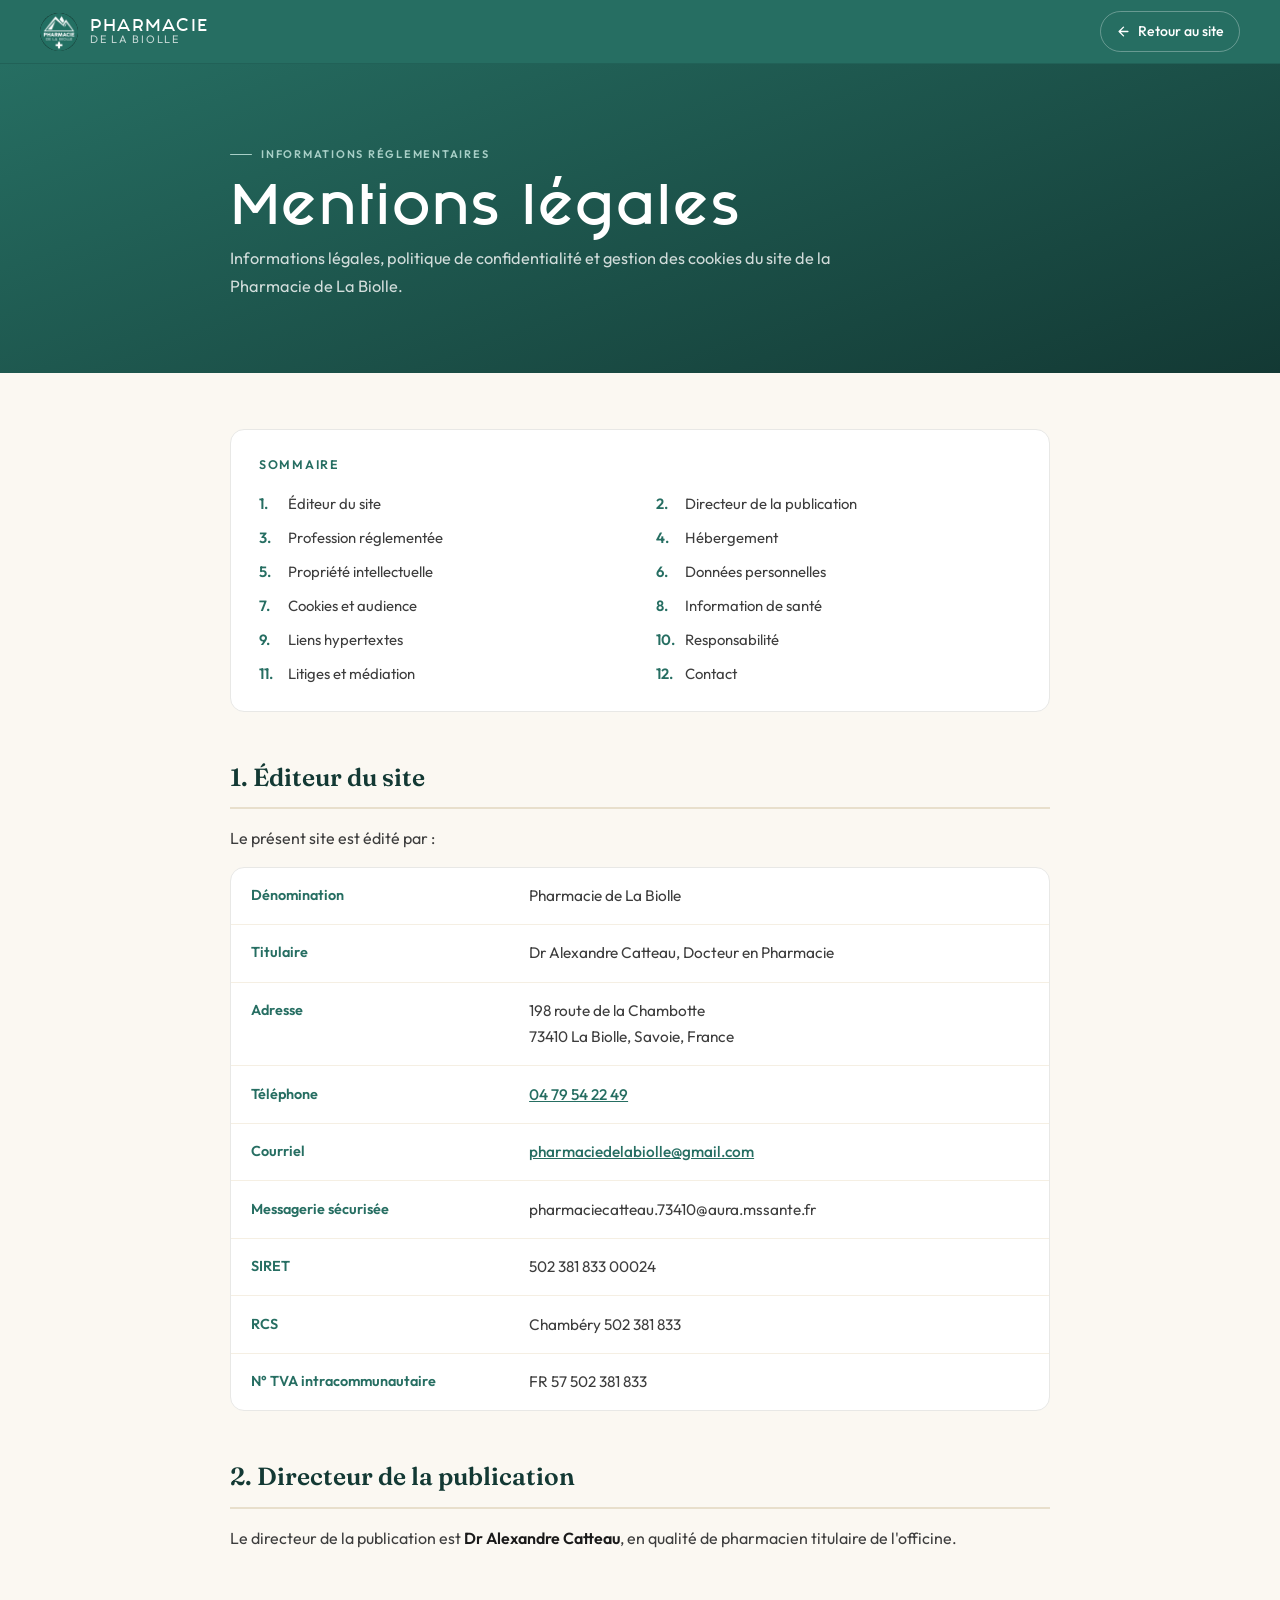
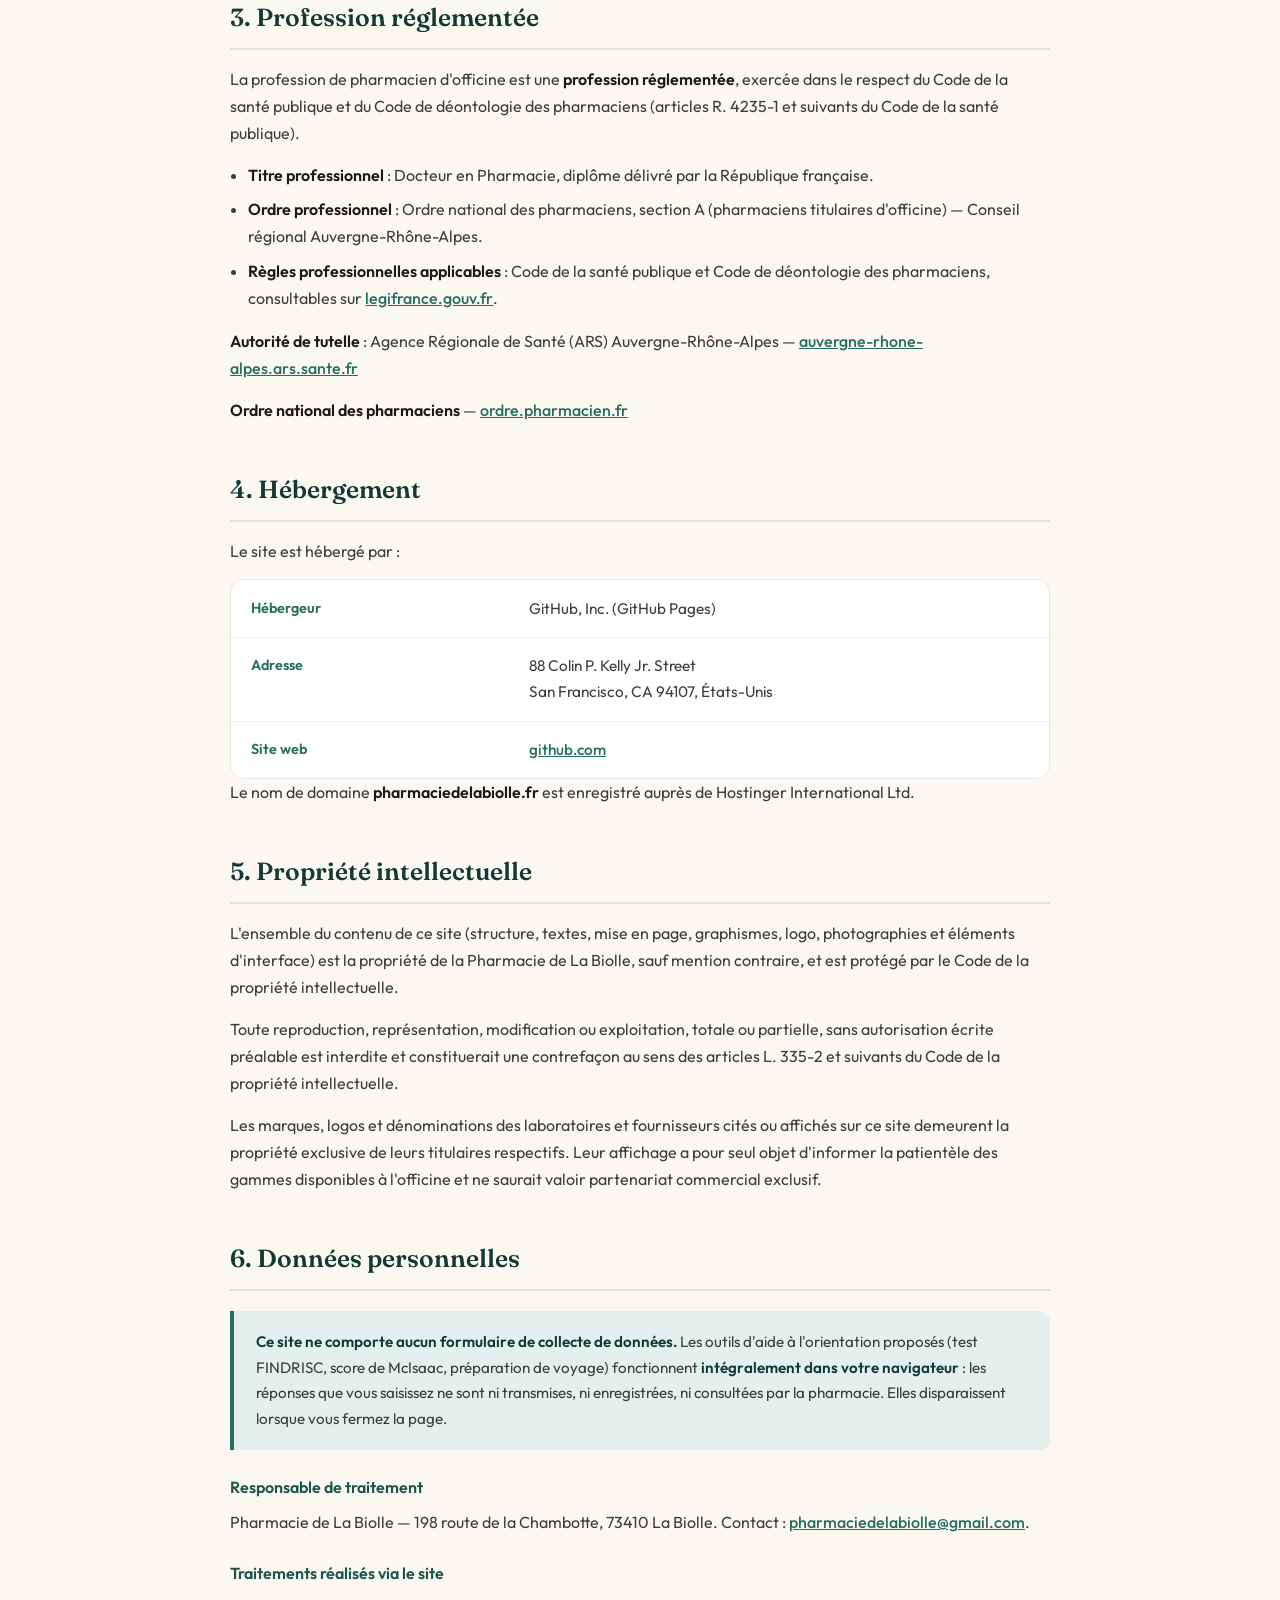
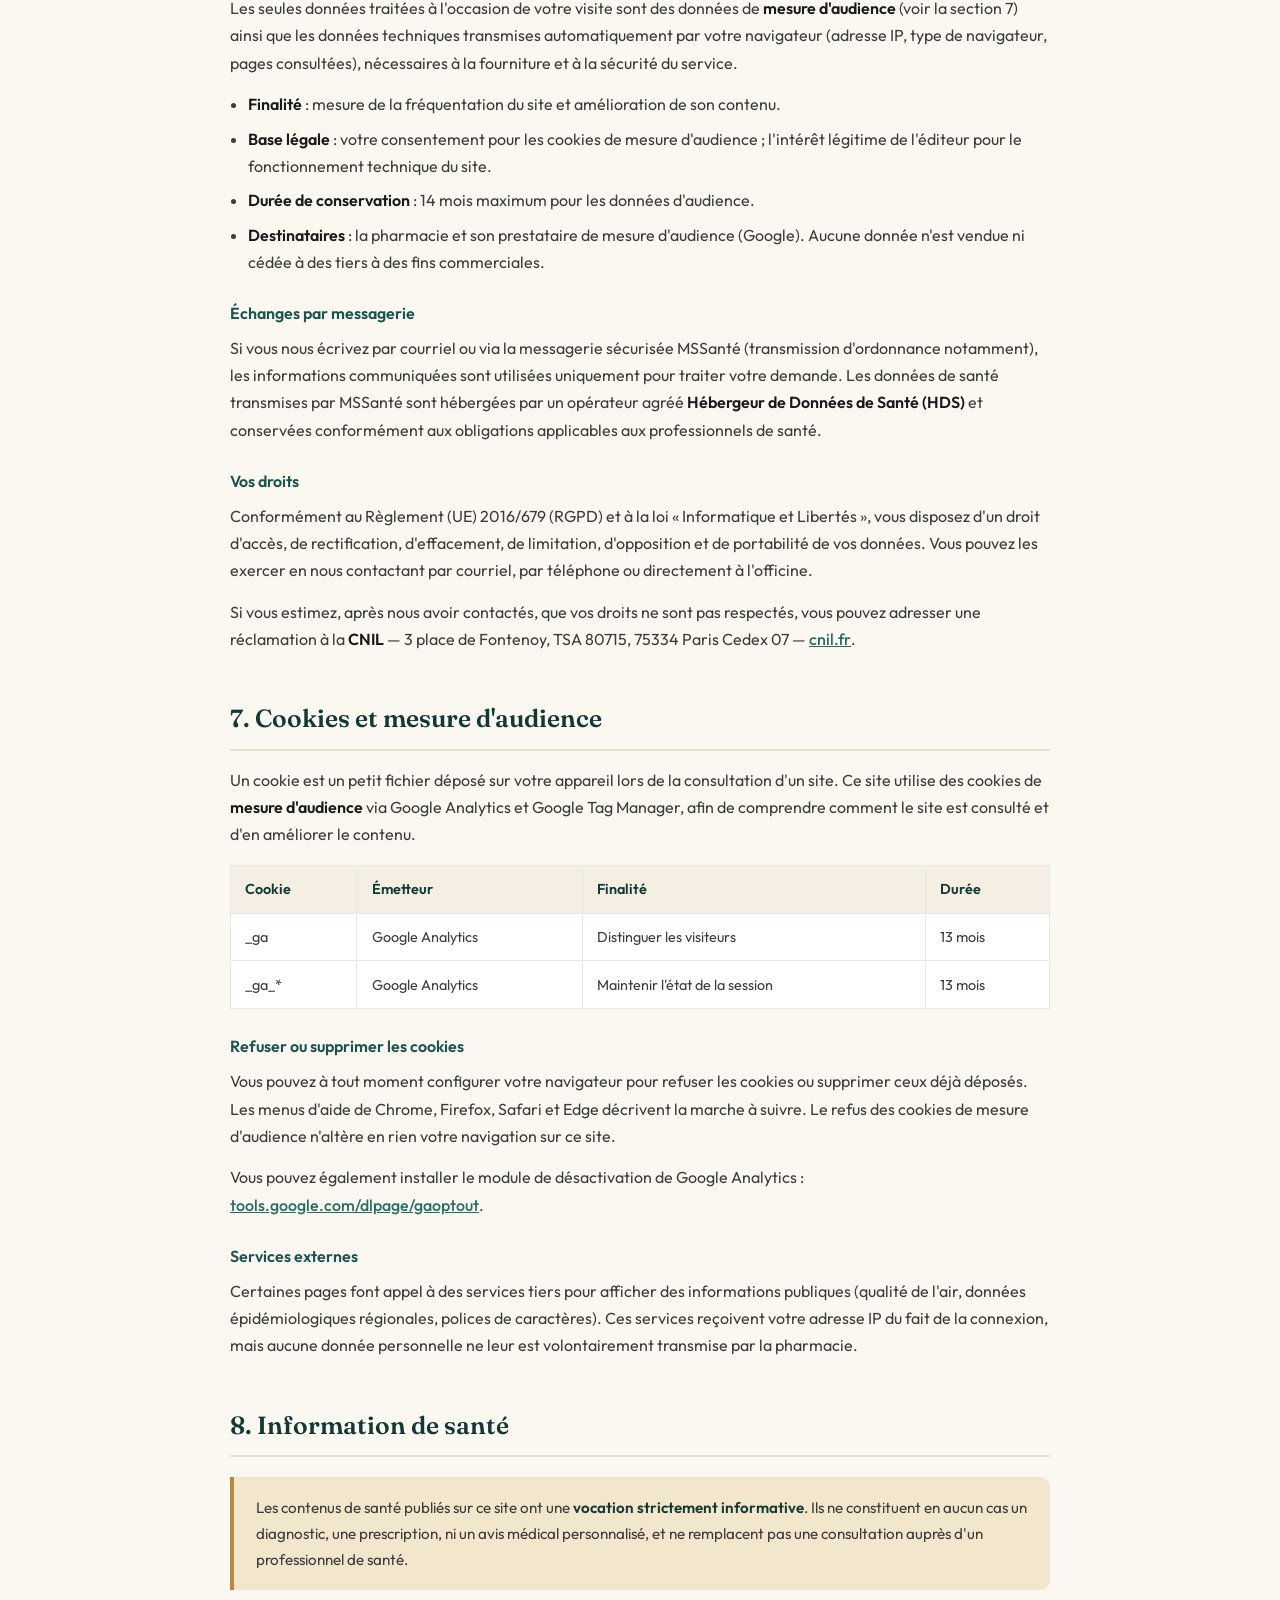
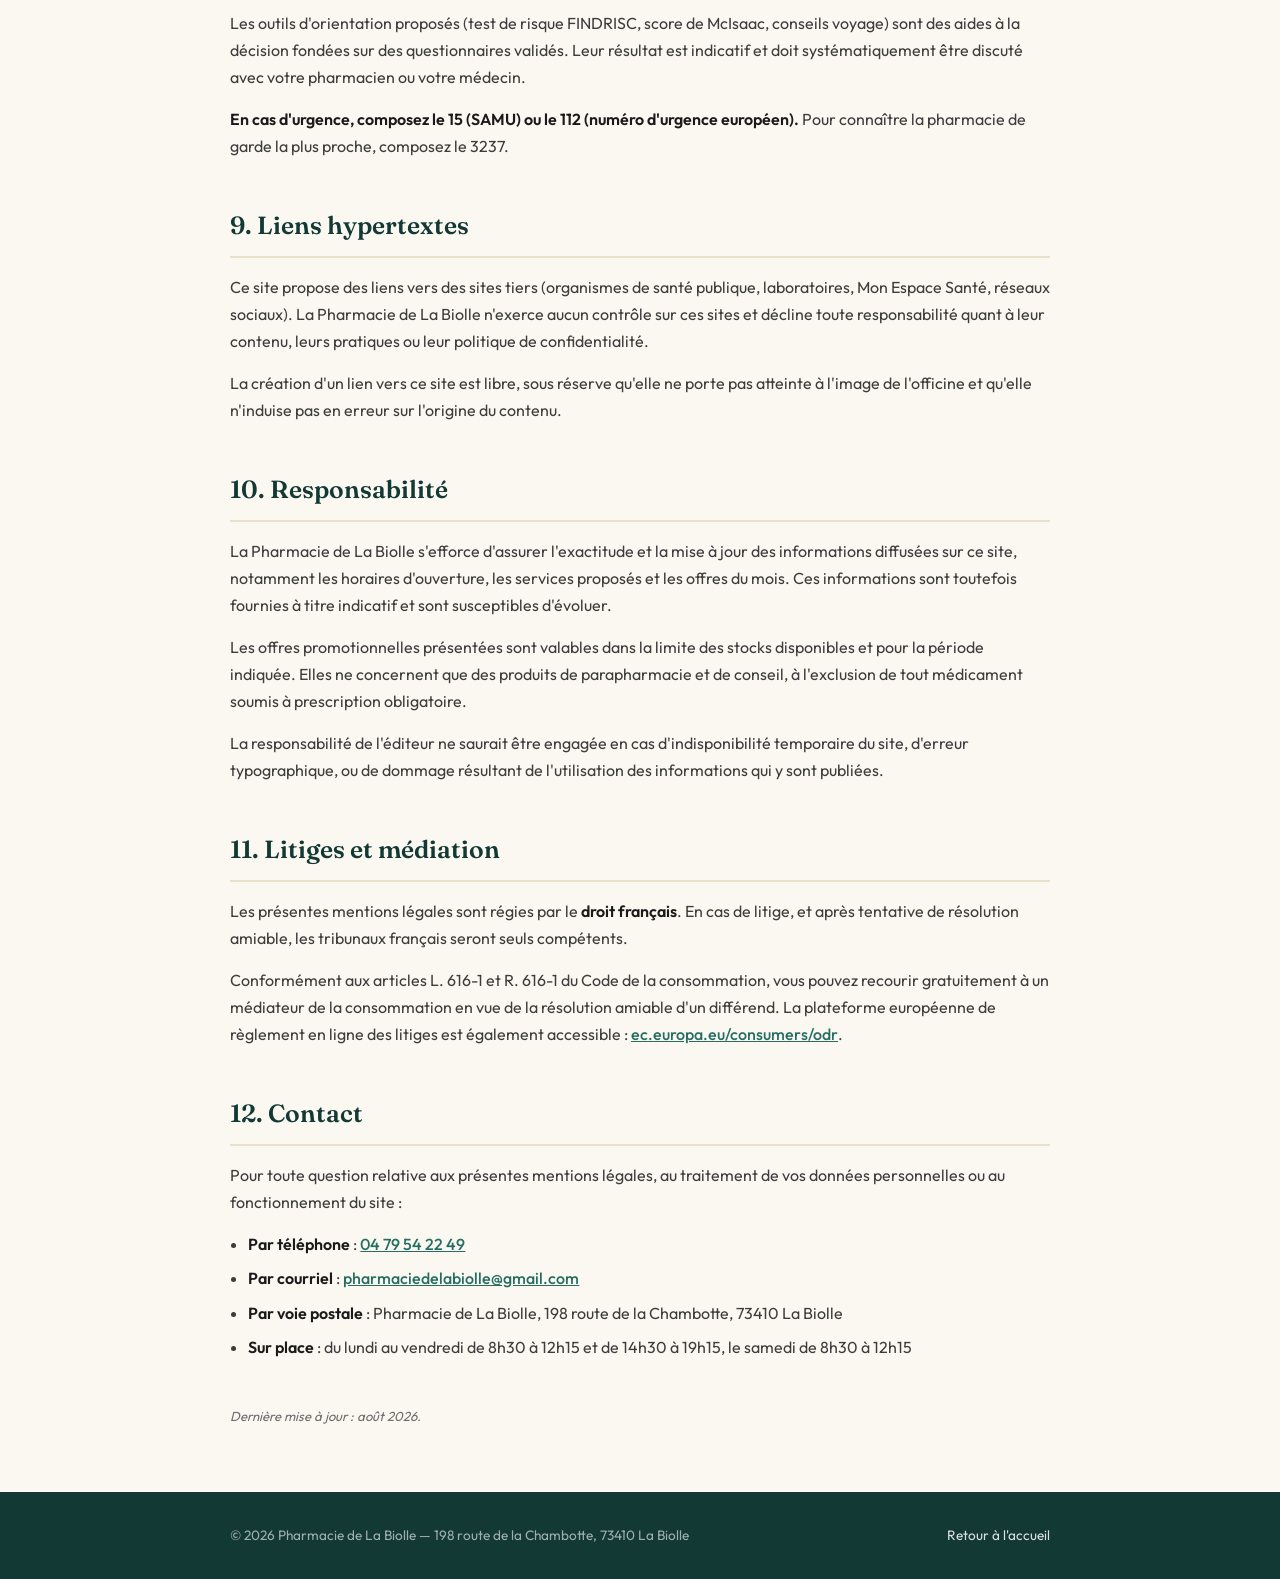
==== mentions-legales/index.html @ 653cca8f "feat: ajoute la page Mentions légales Le lien du footer pointait vers une page inexistante (404).  P" ====
<!DOCTYPE html>
<html lang="fr">
<head>
<meta charset="UTF-8" />
<meta name="viewport" content="width=device-width, initial-scale=1.0" />
<title>Mentions légales — Pharmacie de La Biolle</title>
<meta name="description" content="Mentions légales, politique de confidentialité et gestion des cookies du site de la Pharmacie de La Biolle (73410, Savoie)." />
<meta name="robots" content="index, follow" />
<link rel="canonical" href="https://pharmaciedelabiolle.fr/mentions-legales" />

<link rel="icon" type="image/png" sizes="32x32" href="/favicon-32.png" />
<link rel="icon" type="image/png" sizes="512x512" href="/favicon.png" />
<link rel="apple-touch-icon" href="/apple-touch-icon.png" />
<meta name="theme-color" content="#266E62" />

<link rel="preconnect" href="https://fonts.googleapis.com" />
<link rel="preconnect" href="https://fonts.gstatic.com" crossorigin />
<link href="https://fonts.googleapis.com/css2?family=Fraunces:ital,opsz,wght@0,9..144,400;1,9..144,600&family=Outfit:wght@300;400;500;600&display=swap" rel="stylesheet" />

<style>
@font-face {
  font-family: 'Fashion Fetish';
  src: url('/fonts/Fashion_Fetish_Bold.ttf') format('truetype');
  font-weight: 700; font-style: normal; font-display: swap;
}
*, *::before, *::after { box-sizing: border-box; margin: 0; padding: 0; }

:root {
  --teal-900: #133934;
  --teal-800: #1B544D;
  --teal-700: #266E62;
  --teal-300: #A8CFC7;
  --teal-100: #E4F0ED;
  --cream-50: #FBF8F2;
  --cream-100: #F5EFE3;
  --cream-200: #E8DFCC;
  --ink-900: #1A1A1A;
  --ink-700: #3D3D3D;
  --ink-500: #6E6E6E;
  --ink-100: #E8E8E6;
  --paper: #FFFFFF;
  --terracotta: #B85C3C;
  --gold-100: #F2E6CC;
  --gold-600: #B8893E;
  --font-display: 'Fashion Fetish', 'Outfit', sans-serif;
  --font-sans: 'Outfit', system-ui, sans-serif;
  --font-serif: 'Fraunces', Georgia, serif;
  --radius: 14px;
  --header-h: 64px;
}

html { scroll-behavior: smooth; }
body {
  font-family: var(--font-sans);
  color: var(--ink-900);
  background: var(--cream-50);
  line-height: 1.7;
  -webkit-font-smoothing: antialiased;
}

/* ── Lien d'évitement ── */
.skip-link {
  position: fixed; top: 8px; left: 8px; z-index: 3000;
  background: var(--teal-700); color: #fff; padding: 10px 18px;
  border-radius: 8px; font-weight: 600; font-size: .9rem; text-decoration: none;
  transform: translateY(-140%); transition: transform .2s ease;
}
.skip-link:focus { transform: translateY(0); outline: 3px solid #fff; outline-offset: 2px; }

a:focus-visible, button:focus-visible {
  outline: 3px solid var(--teal-300); outline-offset: 2px; border-radius: 4px;
}

/* ── Header ── */
header {
  position: sticky; top: 0; z-index: 100;
  height: var(--header-h); background: var(--teal-700);
  display: flex; align-items: center; justify-content: space-between;
  padding: 0 clamp(1.25rem, 4vw, 2.5rem);
  border-bottom: 1px solid rgba(19,57,52,.25);
}
.brand { display: flex; align-items: center; gap: 12px; text-decoration: none; }
.brand img { width: 38px; height: 38px; border-radius: 50%; display: block; }
.brand-text { display: flex; flex-direction: column; line-height: 1.1; }
.brand-top { font-family: var(--font-display); font-size: .95rem; letter-spacing: .08em; color: #fff; text-transform: uppercase; }
.brand-bottom { font-size: .68rem; letter-spacing: .16em; color: rgba(255,255,255,.72); text-transform: uppercase; }
.back-link {
  color: #fff; text-decoration: none; font-size: .88rem; font-weight: 500;
  display: inline-flex; align-items: center; gap: 7px;
  padding: 8px 15px; border: 1px solid rgba(255,255,255,.3); border-radius: 999px;
  transition: background .2s, border-color .2s;
}
.back-link:hover { background: rgba(255,255,255,.14); border-color: rgba(255,255,255,.5); }
.back-link svg { width: 15px; height: 15px; }

/* ── Hero ── */
.page-hero {
  background: linear-gradient(160deg, var(--teal-700) 0%, var(--teal-900) 100%);
  color: #fff; padding: clamp(2.75rem, 7vw, 4.5rem) clamp(1.25rem, 5vw, 3rem);
}
.wrap { max-width: 820px; margin: 0 auto; }
.eyebrow {
  display: inline-flex; align-items: center; gap: 9px;
  font-size: 11px; font-weight: 600; letter-spacing: .16em; text-transform: uppercase;
  color: var(--teal-300); margin-bottom: .9rem;
}
.eyebrow::before { content: ''; width: 22px; height: 1.5px; background: var(--teal-300); border-radius: 2px; }
.page-hero h1 {
  font-family: var(--font-display); font-weight: 700;
  font-size: clamp(2rem, 5.5vw, 3rem); line-height: 1.1; letter-spacing: .02em;
}
.page-hero p { margin-top: .9rem; color: rgba(255,255,255,.8); font-size: 1.02rem; max-width: 60ch; }

/* ── Contenu ── */
main { padding: clamp(2rem, 5vw, 3.5rem) clamp(1.25rem, 5vw, 3rem) 4rem; }

.toc {
  background: var(--paper); border: 1px solid var(--ink-100);
  border-radius: var(--radius); padding: 1.5rem 1.75rem; margin-bottom: 2.75rem;
}
.toc h2 {
  font-family: var(--font-sans); font-size: .78rem; font-weight: 600;
  letter-spacing: .14em; text-transform: uppercase; color: var(--teal-700); margin-bottom: 1rem;
}
.toc ol { list-style: none; counter-reset: toc; display: grid; gap: .55rem; }
@media (min-width: 620px) { .toc ol { grid-template-columns: 1fr 1fr; gap: .55rem 2rem; } }
.toc li { counter-increment: toc; }
.toc a {
  color: var(--ink-700); text-decoration: none; font-size: .93rem;
  display: flex; gap: .6rem; align-items: baseline; transition: color .18s;
}
.toc a::before {
  content: counter(toc) '.'; color: var(--teal-700); font-weight: 600;
  font-family: var(--font-sans); flex: none; min-width: 1.3em;
}
.toc a:hover { color: var(--teal-700); }

section.legal { margin-bottom: 2.75rem; scroll-margin-top: calc(var(--header-h) + 20px); }
section.legal h2 {
  font-family: var(--font-serif); font-weight: 600;
  font-size: clamp(1.25rem, 2.6vw, 1.55rem); color: var(--teal-900);
  margin-bottom: 1rem; padding-bottom: .6rem; border-bottom: 2px solid var(--cream-200);
}
section.legal h3 {
  font-size: 1rem; font-weight: 600; color: var(--teal-800); margin: 1.5rem 0 .5rem;
}
section.legal p { color: var(--ink-700); margin-bottom: .9rem; }
section.legal p:last-child { margin-bottom: 0; }
section.legal ul { margin: .3rem 0 1rem 0; padding-left: 1.15rem; color: var(--ink-700); }
section.legal li { margin-bottom: .45rem; }
section.legal a { color: var(--teal-700); font-weight: 500; }
strong { font-weight: 600; color: var(--ink-900); }

/* Fiche d'identité */
.identity {
  background: var(--paper); border: 1px solid var(--ink-100);
  border-radius: var(--radius); overflow: hidden;
}
.identity dl { display: grid; }
@media (min-width: 560px) { .identity dl { grid-template-columns: minmax(160px, 34%) 1fr; } }
.identity dt {
  font-size: .82rem; font-weight: 600; color: var(--teal-700);
  padding: .85rem 1.25rem .1rem; text-transform: uppercase; letter-spacing: .05em;
}
.identity dd {
  padding: 0 1.25rem .85rem; color: var(--ink-700); font-size: .96rem;
}
@media (min-width: 560px) {
  .identity dt { padding: .95rem 1.25rem; border-top: 1px solid var(--cream-100); text-transform: none; letter-spacing: 0; font-size: .9rem; }
  .identity dd { padding: .95rem 1.25rem; border-top: 1px solid var(--cream-100); }
  .identity dt:first-of-type, .identity dl > dt:first-child + dd { border-top: none; }
}
.identity a { color: var(--teal-700); }

/* Encadré information */
.callout {
  background: var(--teal-100); border-left: 4px solid var(--teal-700);
  border-radius: 0 10px 10px 0; padding: 1.1rem 1.35rem; margin: 1.25rem 0;
}
.callout p { color: var(--teal-900); margin: 0; font-size: .95rem; }
.callout strong { color: var(--teal-900); }

.callout-warn {
  background: var(--gold-100); border-left: 4px solid var(--gold-600);
}
.callout-warn p { color: #5c4318; }

/* Tableau cookies */
.table-scroll { overflow-x: auto; margin: 1rem 0; }
table { border-collapse: collapse; width: 100%; min-width: 480px; font-size: .9rem; background: var(--paper); }
th, td { text-align: left; padding: .7rem .9rem; border: 1px solid var(--ink-100); }
th { background: var(--cream-100); font-weight: 600; color: var(--teal-900); }
td { color: var(--ink-700); }

/* Footer */
footer {
  background: var(--teal-900); color: rgba(255,255,255,.6);
  padding: 2rem clamp(1.25rem, 5vw, 3rem); font-size: .85rem;
}
footer .wrap { display: flex; flex-wrap: wrap; gap: .8rem 1.5rem; align-items: center; justify-content: space-between; }
footer a { color: rgba(255,255,255,.85); text-decoration: none; }
footer a:hover { color: #fff; text-decoration: underline; }
.updated { font-size: .82rem; color: var(--ink-500); margin-top: 2.5rem; font-style: italic; }

@media (prefers-reduced-motion: reduce) {
  html { scroll-behavior: auto; }
  *, *::before, *::after { transition-duration: .001ms !important; animation-duration: .001ms !important; }
}
</style>
</head>
<body>

<a class="skip-link" href="#contenu">Aller au contenu</a>

<header>
  <a href="/" class="brand">
    <img src="/assets/logo-footer.webp" width="38" height="38" alt="" />
    <span class="brand-text">
      <span class="brand-top">Pharmacie</span>
      <span class="brand-bottom">de La Biolle</span>
    </span>
  </a>
  <a href="/" class="back-link">
    <svg xmlns="http://www.w3.org/2000/svg" viewBox="0 0 24 24" fill="none" stroke="currentColor" stroke-width="2.2" stroke-linecap="round" stroke-linejoin="round"><path d="M19 12H5M12 19l-7-7 7-7"/></svg>
    Retour au site
  </a>
</header>

<div class="page-hero">
  <div class="wrap">
    <span class="eyebrow">Informations réglementaires</span>
    <h1>Mentions légales</h1>
    <p>Informations légales, politique de confidentialité et gestion des cookies du site de la Pharmacie de La Biolle.</p>
  </div>
</div>

<main id="contenu">
  <div class="wrap">

    <nav class="toc" aria-label="Sommaire">
      <h2>Sommaire</h2>
      <ol>
        <li><a href="#editeur">Éditeur du site</a></li>
        <li><a href="#publication">Directeur de la publication</a></li>
        <li><a href="#profession">Profession réglementée</a></li>
        <li><a href="#hebergement">Hébergement</a></li>
        <li><a href="#propriete">Propriété intellectuelle</a></li>
        <li><a href="#donnees">Données personnelles</a></li>
        <li><a href="#cookies">Cookies et audience</a></li>
        <li><a href="#sante">Information de santé</a></li>
        <li><a href="#liens">Liens hypertextes</a></li>
        <li><a href="#responsabilite">Responsabilité</a></li>
        <li><a href="#litiges">Litiges et médiation</a></li>
        <li><a href="#contact">Contact</a></li>
      </ol>
    </nav>

    <section class="legal" id="editeur">
      <h2>1. Éditeur du site</h2>
      <p>Le présent site est édité par&nbsp;:</p>
      <div class="identity">
        <dl>
          <dt>Dénomination</dt>
          <dd>Pharmacie de La Biolle</dd>

          <dt>Titulaire</dt>
          <dd>Dr Alexandre Catteau, Docteur en Pharmacie</dd>

          <dt>Adresse</dt>
          <dd>198 route de la Chambotte<br />73410 La Biolle, Savoie, France</dd>

          <dt>Téléphone</dt>
          <dd><a href="tel:+33479542249">04 79 54 22 49</a></dd>

          <dt>Courriel</dt>
          <dd><a href="mailto:pharmaciedelabiolle@gmail.com">pharmaciedelabiolle@gmail.com</a></dd>

          <dt>Messagerie sécurisée</dt>
          <dd>pharmaciecatteau.73410@aura.mssante.fr</dd>

          <dt>SIRET</dt>
          <dd>502 381 833 00024</dd>

          <dt>RCS</dt>
          <dd>Chambéry 502 381 833</dd>

          <dt>N° TVA intracommunautaire</dt>
          <dd>FR 57 502 381 833</dd>
        </dl>
      </div>
    </section>

    <section class="legal" id="publication">
      <h2>2. Directeur de la publication</h2>
      <p>Le directeur de la publication est <strong>Dr Alexandre Catteau</strong>, en qualité de pharmacien titulaire de l'officine.</p>
    </section>

    <section class="legal" id="profession">
      <h2>3. Profession réglementée</h2>
      <p>La profession de pharmacien d'officine est une <strong>profession réglementée</strong>, exercée dans le respect du Code de la santé publique et du Code de déontologie des pharmaciens (articles R. 4235-1 et suivants du Code de la santé publique).</p>
      <ul>
        <li><strong>Titre professionnel</strong>&nbsp;: Docteur en Pharmacie, diplôme délivré par la République française.</li>
        <li><strong>Ordre professionnel</strong>&nbsp;: Ordre national des pharmaciens, section A (pharmaciens titulaires d'officine) — Conseil régional Auvergne-Rhône-Alpes.</li>
        <li><strong>Règles professionnelles applicables</strong>&nbsp;: Code de la santé publique et Code de déontologie des pharmaciens, consultables sur <a href="https://www.legifrance.gouv.fr" target="_blank" rel="noopener noreferrer">legifrance.gouv.fr</a>.</li>
      </ul>
      <p><strong>Autorité de tutelle</strong>&nbsp;: Agence Régionale de Santé (ARS) Auvergne-Rhône-Alpes — <a href="https://www.auvergne-rhone-alpes.ars.sante.fr" target="_blank" rel="noopener noreferrer">auvergne-rhone-alpes.ars.sante.fr</a></p>
      <p><strong>Ordre national des pharmaciens</strong> — <a href="https://www.ordre.pharmacien.fr" target="_blank" rel="noopener noreferrer">ordre.pharmacien.fr</a></p>
    </section>

    <section class="legal" id="hebergement">
      <h2>4. Hébergement</h2>
      <p>Le site est hébergé par&nbsp;:</p>
      <div class="identity">
        <dl>
          <dt>Hébergeur</dt>
          <dd>GitHub, Inc. (GitHub Pages)</dd>

          <dt>Adresse</dt>
          <dd>88 Colin P. Kelly Jr. Street<br />San Francisco, CA 94107, États-Unis</dd>

          <dt>Site web</dt>
          <dd><a href="https://github.com" target="_blank" rel="noopener noreferrer">github.com</a></dd>
        </dl>
      </div>
      <p>Le nom de domaine <strong>pharmaciedelabiolle.fr</strong> est enregistré auprès de Hostinger International Ltd.</p>
    </section>

    <section class="legal" id="propriete">
      <h2>5. Propriété intellectuelle</h2>
      <p>L'ensemble du contenu de ce site (structure, textes, mise en page, graphismes, logo, photographies et éléments d'interface) est la propriété de la Pharmacie de La Biolle, sauf mention contraire, et est protégé par le Code de la propriété intellectuelle.</p>
      <p>Toute reproduction, représentation, modification ou exploitation, totale ou partielle, sans autorisation écrite préalable est interdite et constituerait une contrefaçon au sens des articles L. 335-2 et suivants du Code de la propriété intellectuelle.</p>
      <p>Les marques, logos et dénominations des laboratoires et fournisseurs cités ou affichés sur ce site demeurent la propriété exclusive de leurs titulaires respectifs. Leur affichage a pour seul objet d'informer la patientèle des gammes disponibles à l'officine et ne saurait valoir partenariat commercial exclusif.</p>
    </section>

    <section class="legal" id="donnees">
      <h2>6. Données personnelles</h2>

      <div class="callout">
        <p><strong>Ce site ne comporte aucun formulaire de collecte de données.</strong> Les outils d'aide à l'orientation proposés (test FINDRISC, score de McIsaac, préparation de voyage) fonctionnent <strong>intégralement dans votre navigateur</strong>&nbsp;: les réponses que vous saisissez ne sont ni transmises, ni enregistrées, ni consultées par la pharmacie. Elles disparaissent lorsque vous fermez la page.</p>
      </div>

      <h3>Responsable de traitement</h3>
      <p>Pharmacie de La Biolle — 198 route de la Chambotte, 73410 La Biolle. Contact&nbsp;: <a href="mailto:pharmaciedelabiolle@gmail.com">pharmaciedelabiolle@gmail.com</a>.</p>

      <h3>Traitements réalisés via le site</h3>
      <p>Les seules données traitées à l'occasion de votre visite sont des données de <strong>mesure d'audience</strong> (voir la section&nbsp;7) ainsi que les données techniques transmises automatiquement par votre navigateur (adresse IP, type de navigateur, pages consultées), nécessaires à la fourniture et à la sécurité du service.</p>
      <ul>
        <li><strong>Finalité</strong>&nbsp;: mesure de la fréquentation du site et amélioration de son contenu.</li>
        <li><strong>Base légale</strong>&nbsp;: votre consentement pour les cookies de mesure d'audience&nbsp;; l'intérêt légitime de l'éditeur pour le fonctionnement technique du site.</li>
        <li><strong>Durée de conservation</strong>&nbsp;: 14&nbsp;mois maximum pour les données d'audience.</li>
        <li><strong>Destinataires</strong>&nbsp;: la pharmacie et son prestataire de mesure d'audience (Google). Aucune donnée n'est vendue ni cédée à des tiers à des fins commerciales.</li>
      </ul>

      <h3>Échanges par messagerie</h3>
      <p>Si vous nous écrivez par courriel ou via la messagerie sécurisée MSSanté (transmission d'ordonnance notamment), les informations communiquées sont utilisées uniquement pour traiter votre demande. Les données de santé transmises par MSSanté sont hébergées par un opérateur agréé <strong>Hébergeur de Données de Santé (HDS)</strong> et conservées conformément aux obligations applicables aux professionnels de santé.</p>

      <h3>Vos droits</h3>
      <p>Conformément au Règlement (UE) 2016/679 (RGPD) et à la loi «&nbsp;Informatique et Libertés&nbsp;», vous disposez d'un droit d'accès, de rectification, d'effacement, de limitation, d'opposition et de portabilité de vos données. Vous pouvez les exercer en nous contactant par courriel, par téléphone ou directement à l'officine.</p>
      <p>Si vous estimez, après nous avoir contactés, que vos droits ne sont pas respectés, vous pouvez adresser une réclamation à la <strong>CNIL</strong> — 3 place de Fontenoy, TSA 80715, 75334 Paris Cedex 07 — <a href="https://www.cnil.fr" target="_blank" rel="noopener noreferrer">cnil.fr</a>.</p>
    </section>

    <section class="legal" id="cookies">
      <h2>7. Cookies et mesure d'audience</h2>
      <p>Un cookie est un petit fichier déposé sur votre appareil lors de la consultation d'un site. Ce site utilise des cookies de <strong>mesure d'audience</strong> via Google&nbsp;Analytics et Google&nbsp;Tag&nbsp;Manager, afin de comprendre comment le site est consulté et d'en améliorer le contenu.</p>

      <div class="table-scroll">
        <table>
          <thead>
            <tr><th scope="col">Cookie</th><th scope="col">Émetteur</th><th scope="col">Finalité</th><th scope="col">Durée</th></tr>
          </thead>
          <tbody>
            <tr><td>_ga</td><td>Google Analytics</td><td>Distinguer les visiteurs</td><td>13 mois</td></tr>
            <tr><td>_ga_*</td><td>Google Analytics</td><td>Maintenir l'état de la session</td><td>13 mois</td></tr>
          </tbody>
        </table>
      </div>

      <h3>Refuser ou supprimer les cookies</h3>
      <p>Vous pouvez à tout moment configurer votre navigateur pour refuser les cookies ou supprimer ceux déjà déposés. Les menus d'aide de Chrome, Firefox, Safari et Edge décrivent la marche à suivre. Le refus des cookies de mesure d'audience n'altère en rien votre navigation sur ce site.</p>
      <p>Vous pouvez également installer le module de désactivation de Google Analytics&nbsp;: <a href="https://tools.google.com/dlpage/gaoptout" target="_blank" rel="noopener noreferrer">tools.google.com/dlpage/gaoptout</a>.</p>

      <h3>Services externes</h3>
      <p>Certaines pages font appel à des services tiers pour afficher des informations publiques (qualité de l'air, données épidémiologiques régionales, polices de caractères). Ces services reçoivent votre adresse IP du fait de la connexion, mais aucune donnée personnelle ne leur est volontairement transmise par la pharmacie.</p>
    </section>

    <section class="legal" id="sante">
      <h2>8. Information de santé</h2>
      <div class="callout callout-warn">
        <p>Les contenus de santé publiés sur ce site ont une <strong>vocation strictement informative</strong>. Ils ne constituent en aucun cas un diagnostic, une prescription, ni un avis médical personnalisé, et ne remplacent pas une consultation auprès d'un professionnel de santé.</p>
      </div>
      <p>Les outils d'orientation proposés (test de risque FINDRISC, score de McIsaac, conseils voyage) sont des aides à la décision fondées sur des questionnaires validés. Leur résultat est indicatif et doit systématiquement être discuté avec votre pharmacien ou votre médecin.</p>
      <p><strong>En cas d'urgence, composez le 15 (SAMU) ou le 112 (numéro d'urgence européen).</strong> Pour connaître la pharmacie de garde la plus proche, composez le 3237.</p>
    </section>

    <section class="legal" id="liens">
      <h2>9. Liens hypertextes</h2>
      <p>Ce site propose des liens vers des sites tiers (organismes de santé publique, laboratoires, Mon Espace Santé, réseaux sociaux). La Pharmacie de La Biolle n'exerce aucun contrôle sur ces sites et décline toute responsabilité quant à leur contenu, leurs pratiques ou leur politique de confidentialité.</p>
      <p>La création d'un lien vers ce site est libre, sous réserve qu'elle ne porte pas atteinte à l'image de l'officine et qu'elle n'induise pas en erreur sur l'origine du contenu.</p>
    </section>

    <section class="legal" id="responsabilite">
      <h2>10. Responsabilité</h2>
      <p>La Pharmacie de La Biolle s'efforce d'assurer l'exactitude et la mise à jour des informations diffusées sur ce site, notamment les horaires d'ouverture, les services proposés et les offres du mois. Ces informations sont toutefois fournies à titre indicatif et sont susceptibles d'évoluer.</p>
      <p>Les offres promotionnelles présentées sont valables dans la limite des stocks disponibles et pour la période indiquée. Elles ne concernent que des produits de parapharmacie et de conseil, à l'exclusion de tout médicament soumis à prescription obligatoire.</p>
      <p>La responsabilité de l'éditeur ne saurait être engagée en cas d'indisponibilité temporaire du site, d'erreur typographique, ou de dommage résultant de l'utilisation des informations qui y sont publiées.</p>
    </section>

    <section class="legal" id="litiges">
      <h2>11. Litiges et médiation</h2>
      <p>Les présentes mentions légales sont régies par le <strong>droit français</strong>. En cas de litige, et après tentative de résolution amiable, les tribunaux français seront seuls compétents.</p>
      <p>Conformément aux articles L. 616-1 et R. 616-1 du Code de la consommation, vous pouvez recourir gratuitement à un médiateur de la consommation en vue de la résolution amiable d'un différend. La plateforme européenne de règlement en ligne des litiges est également accessible&nbsp;: <a href="https://ec.europa.eu/consumers/odr" target="_blank" rel="noopener noreferrer">ec.europa.eu/consumers/odr</a>.</p>
    </section>

    <section class="legal" id="contact">
      <h2>12. Contact</h2>
      <p>Pour toute question relative aux présentes mentions légales, au traitement de vos données personnelles ou au fonctionnement du site&nbsp;:</p>
      <ul>
        <li><strong>Par téléphone</strong>&nbsp;: <a href="tel:+33479542249">04 79 54 22 49</a></li>
        <li><strong>Par courriel</strong>&nbsp;: <a href="mailto:pharmaciedelabiolle@gmail.com">pharmaciedelabiolle@gmail.com</a></li>
        <li><strong>Par voie postale</strong>&nbsp;: Pharmacie de La Biolle, 198 route de la Chambotte, 73410 La Biolle</li>
        <li><strong>Sur place</strong>&nbsp;: du lundi au vendredi de 8h30 à 12h15 et de 14h30 à 19h15, le samedi de 8h30 à 12h15</li>
      </ul>
    </section>

    <p class="updated">Dernière mise à jour&nbsp;: août 2026.</p>

  </div>
</main>

<footer>
  <div class="wrap">
    <span>© 2026 Pharmacie de La Biolle — 198 route de la Chambotte, 73410 La Biolle</span>
    <a href="/">Retour à l'accueil</a>
  </div>
</footer>

</body>
</html>
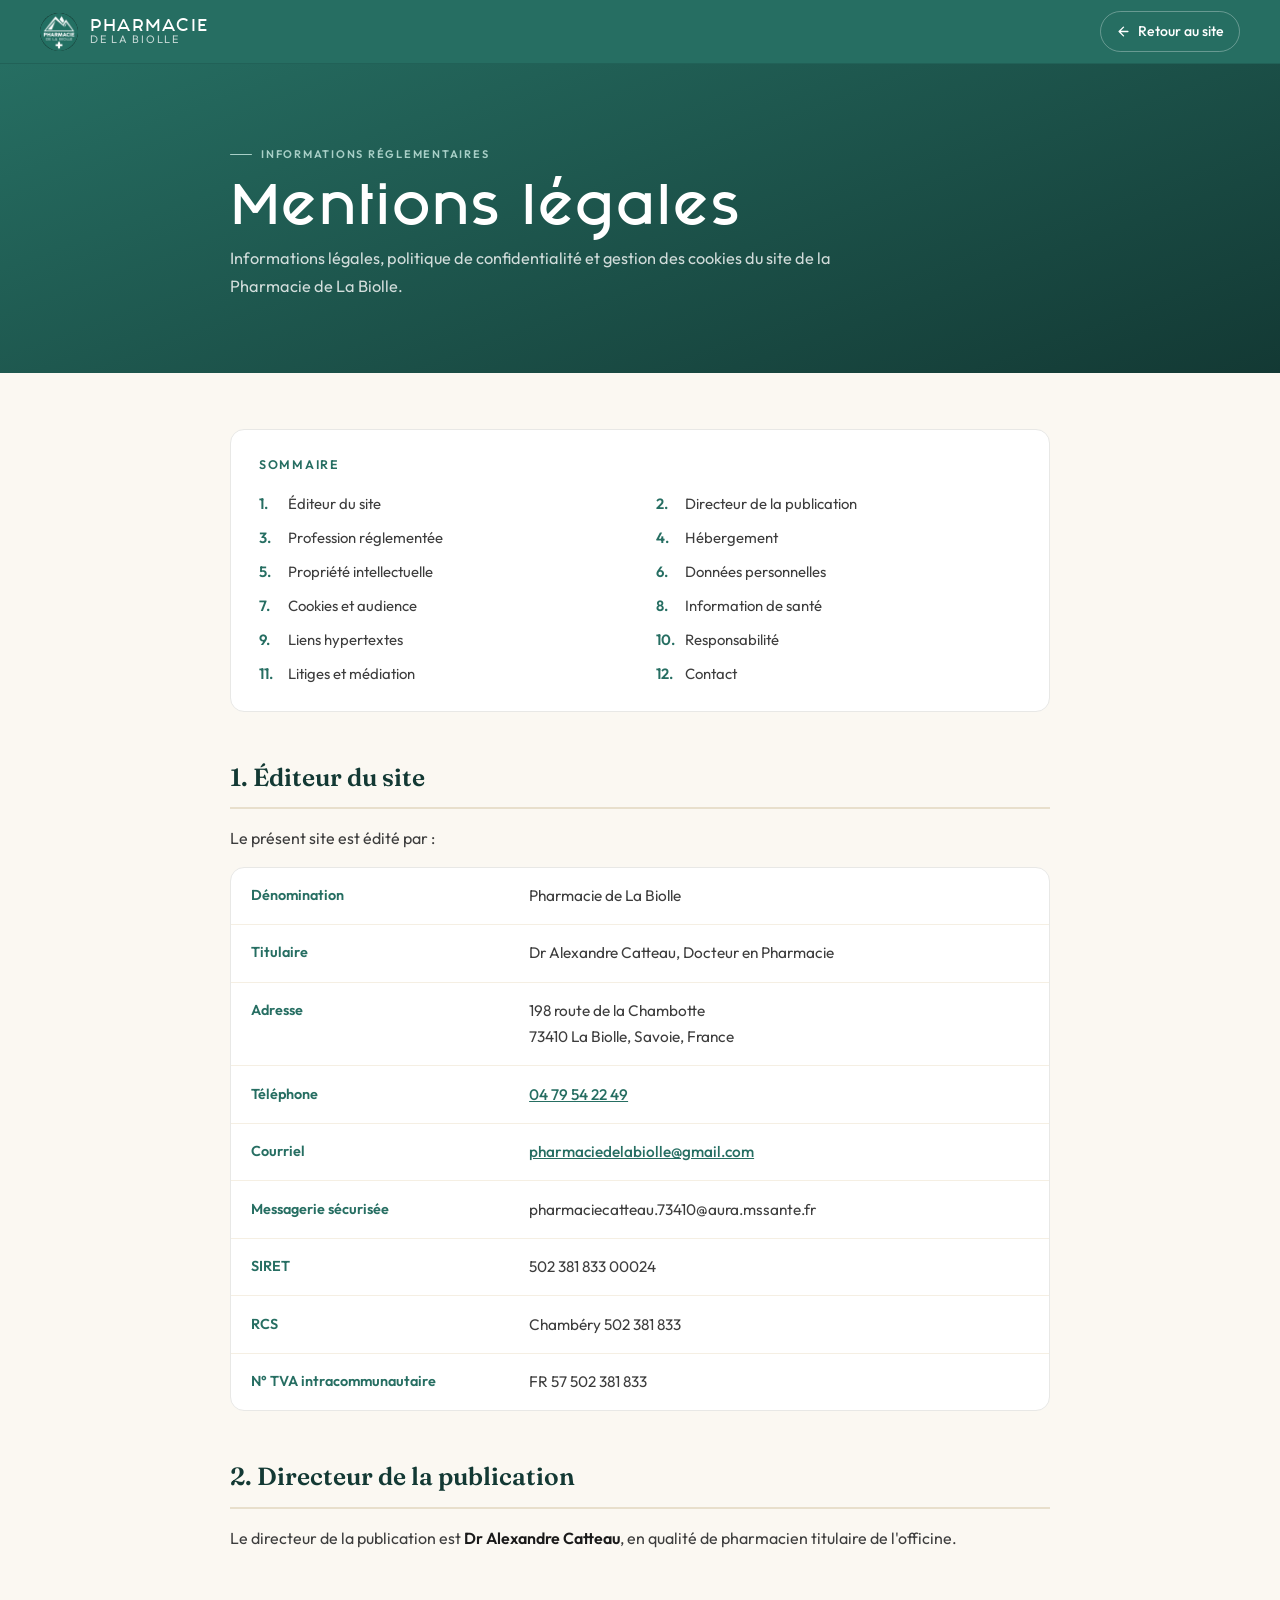
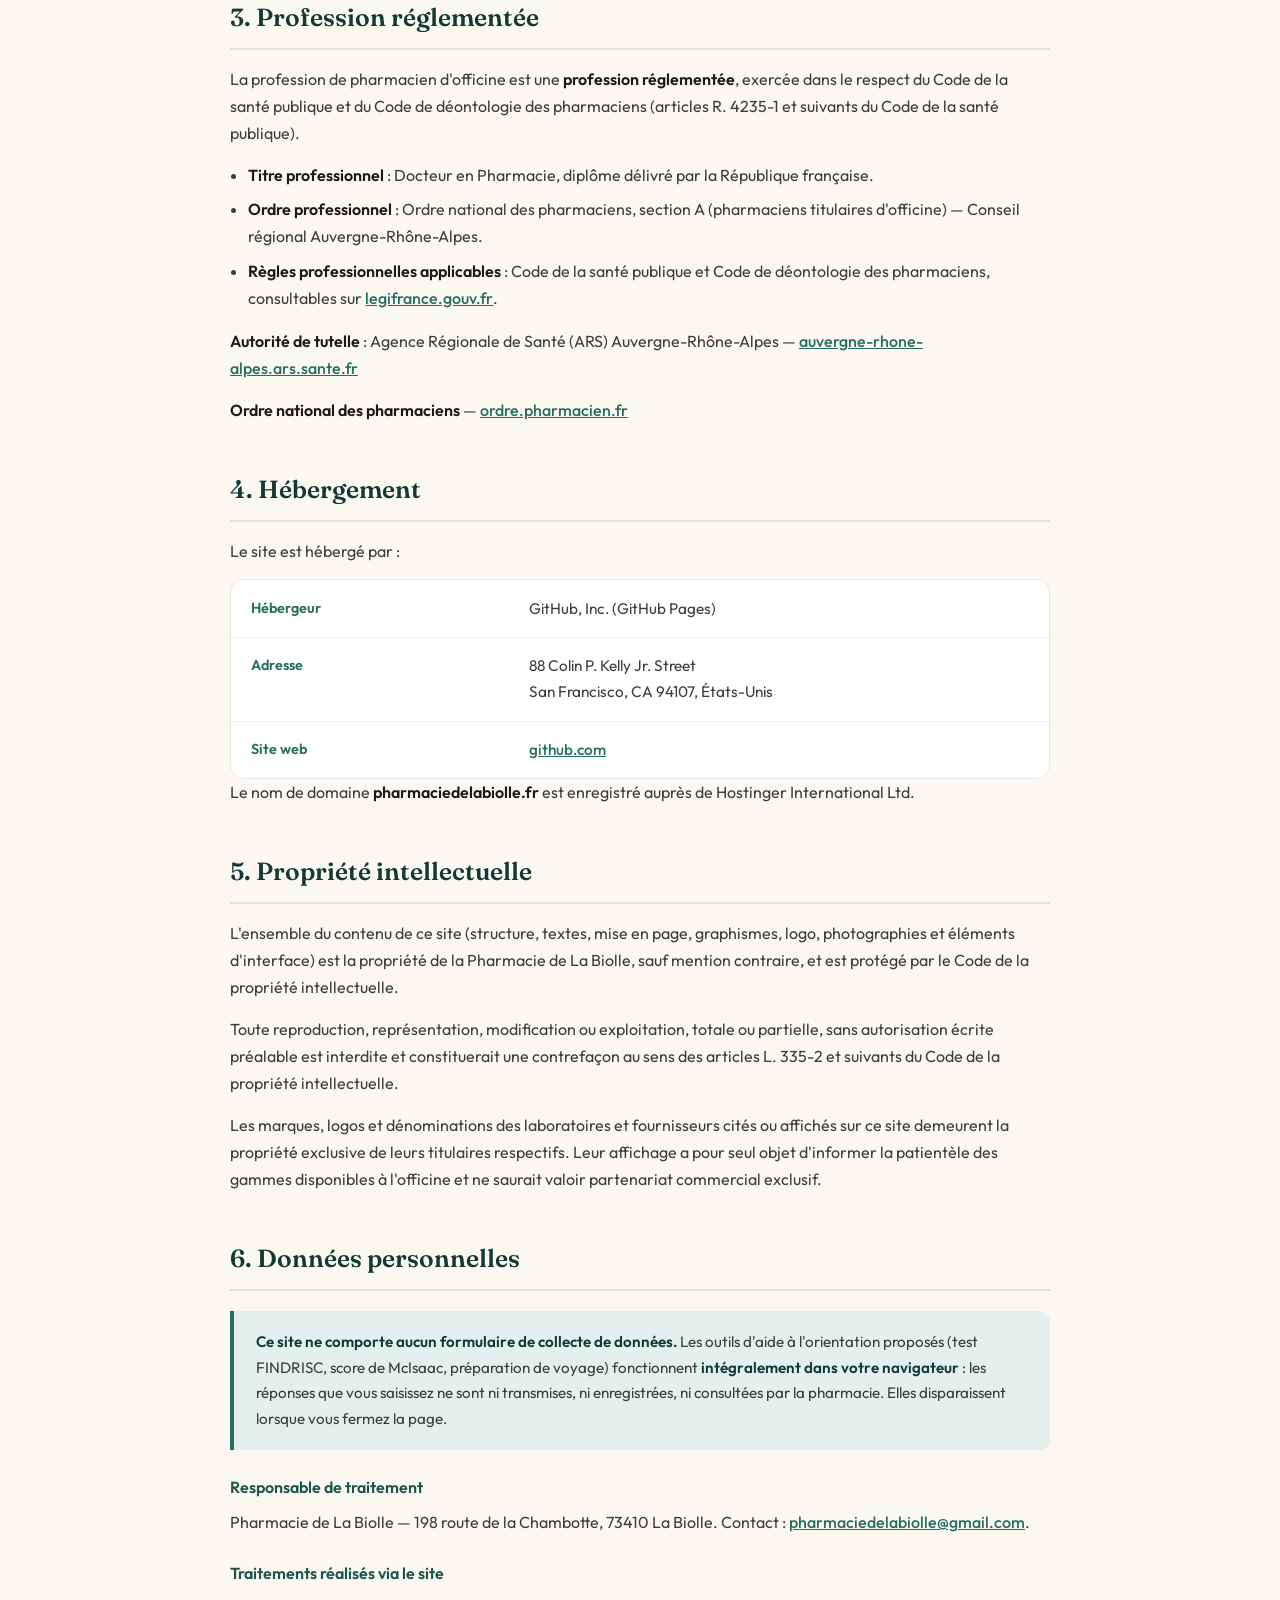
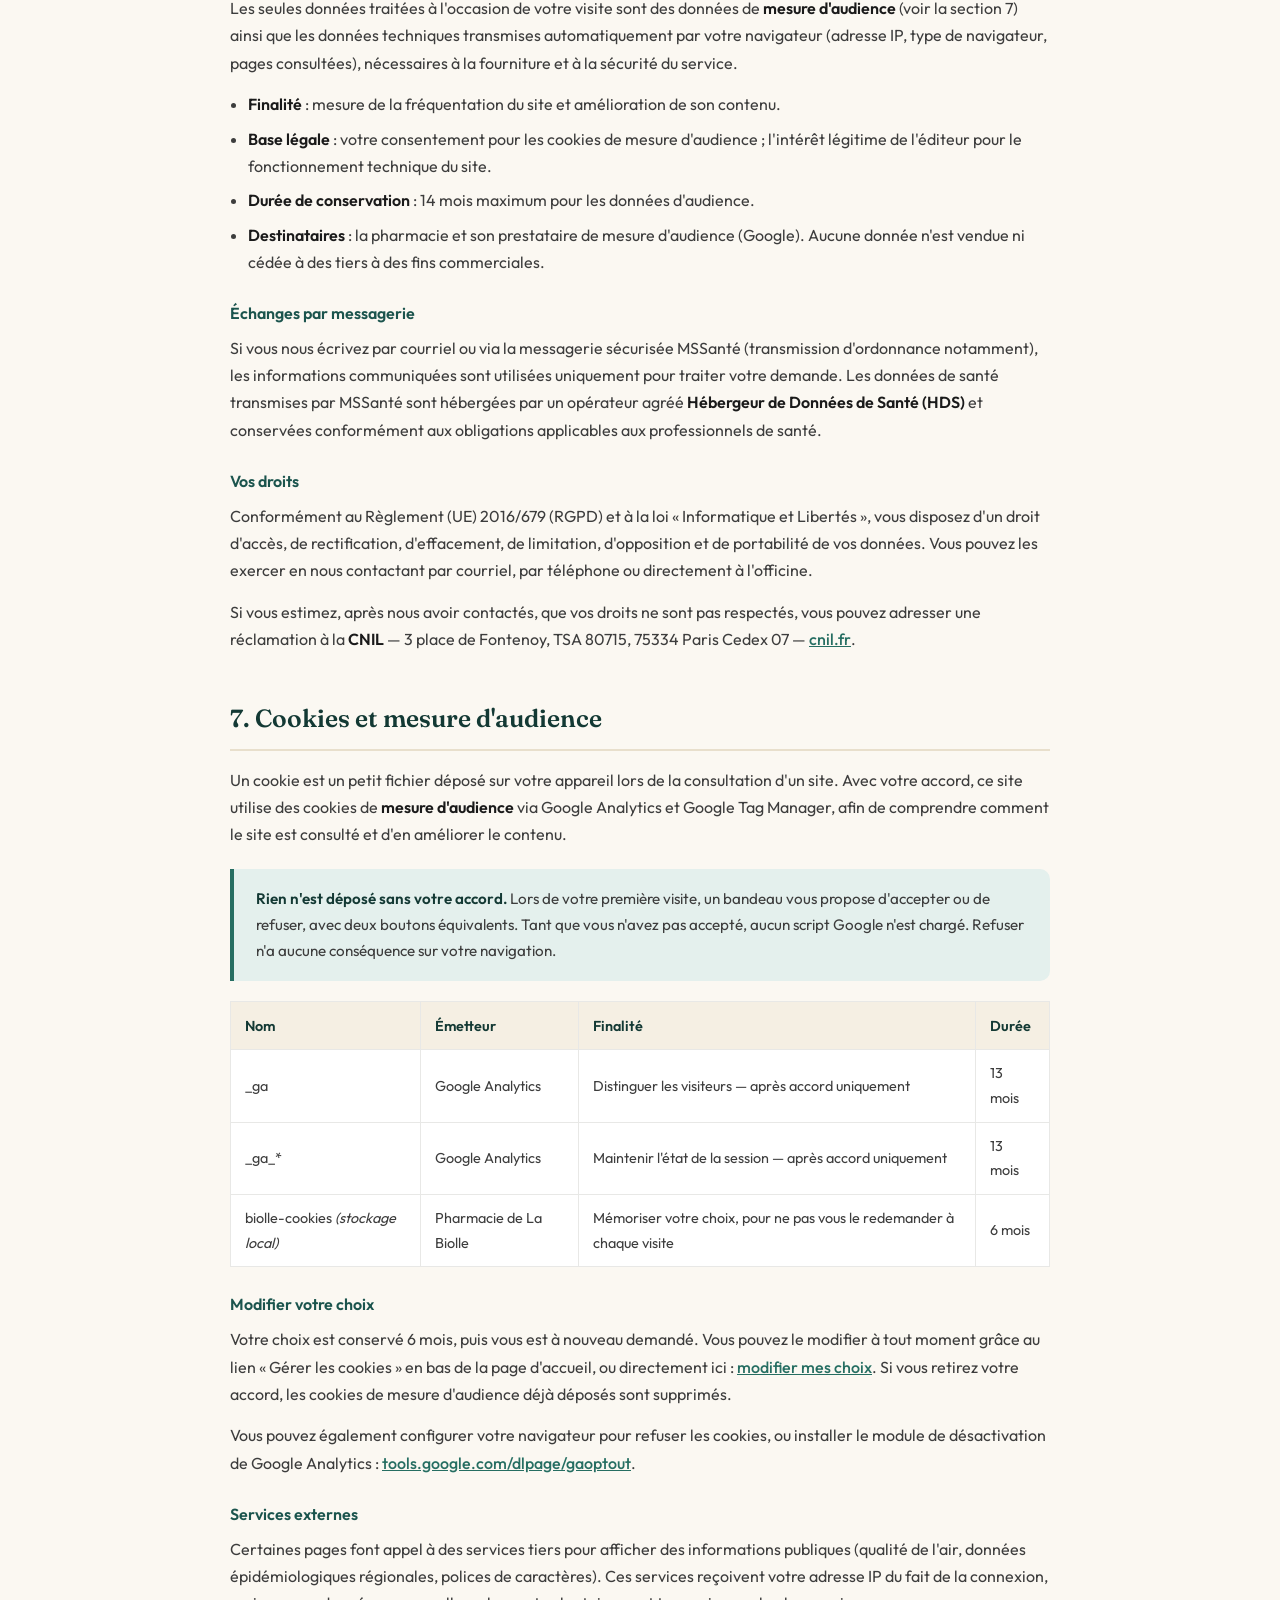
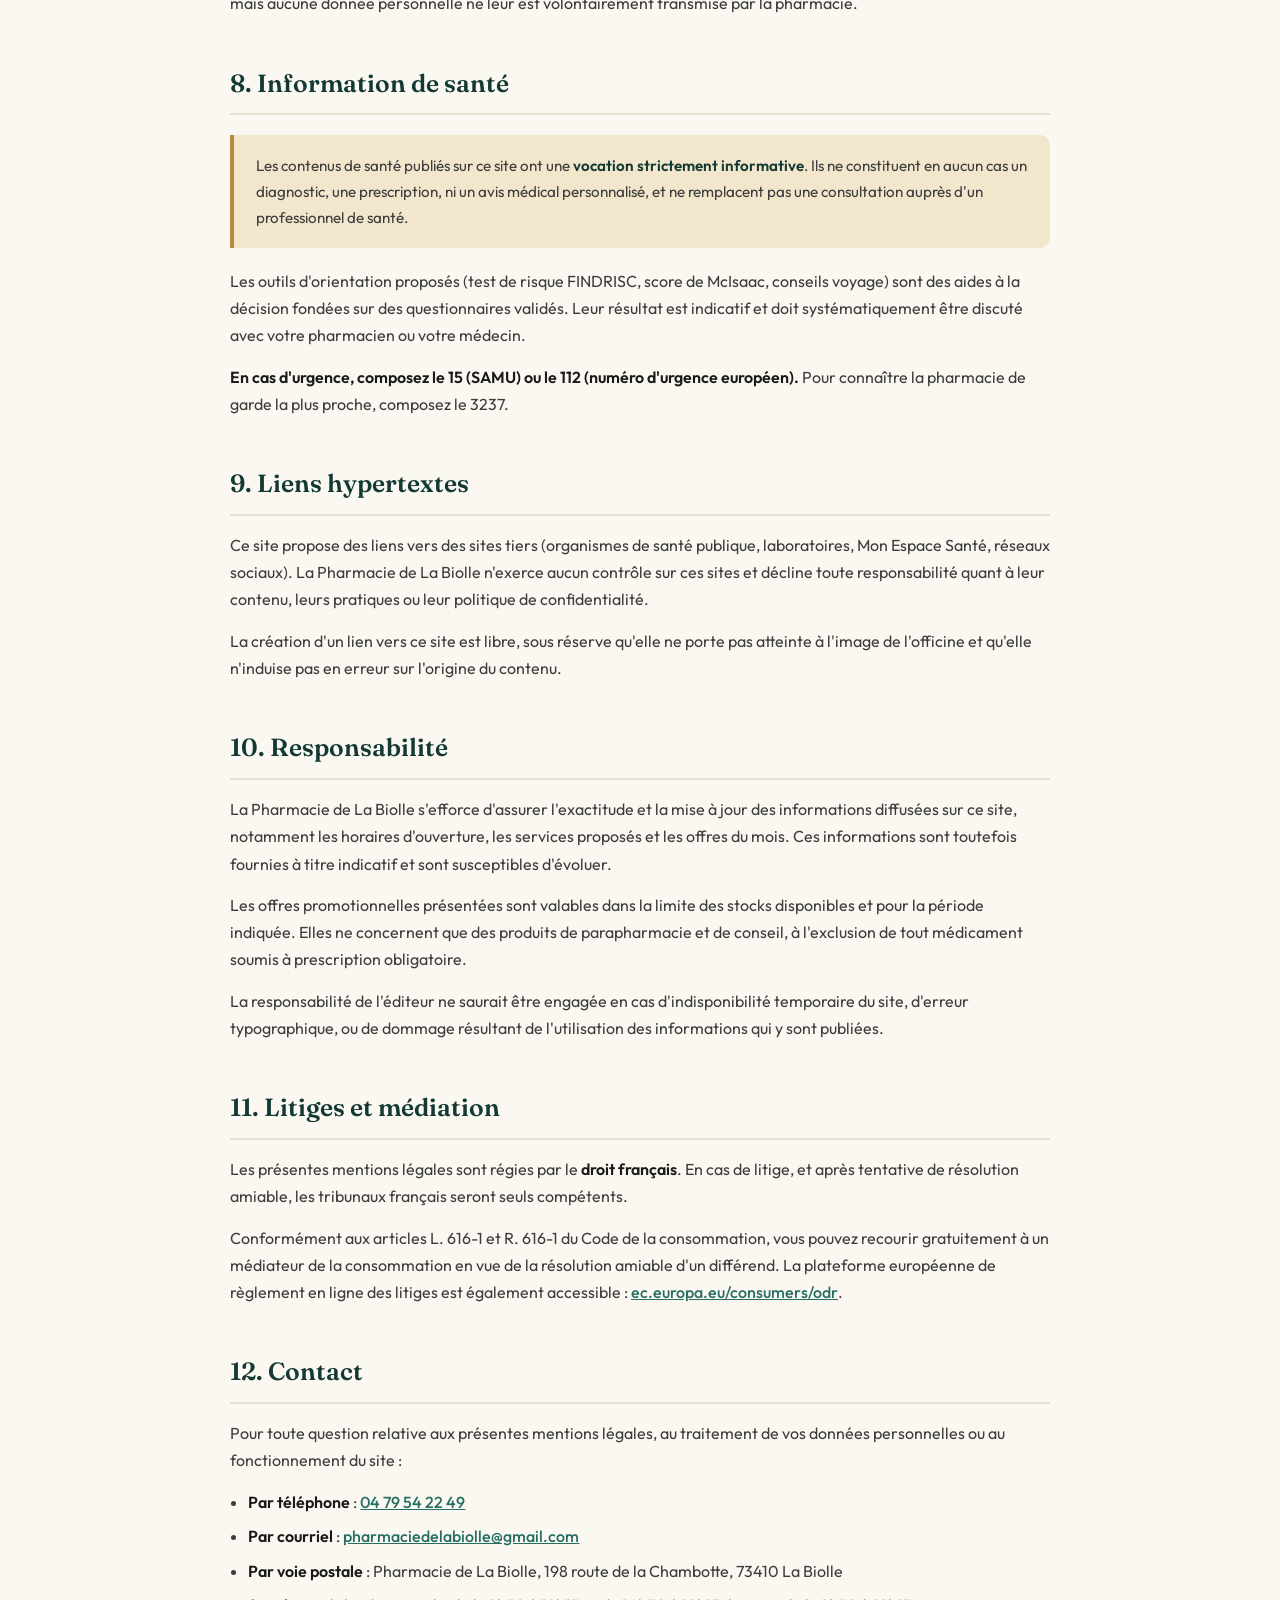
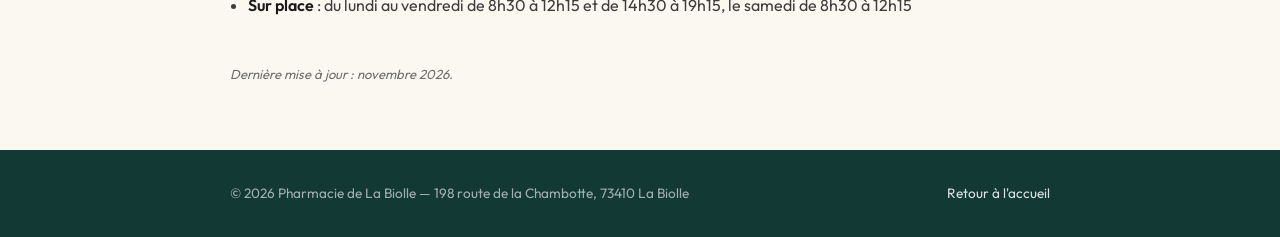
==== commit 29165f59: "feat: consentement préalable à la mesure d'audience Google Analytics et Tag Manager se chargeaient d" ====
--- a/mentions-legales/index.html
+++ b/mentions-legales/index.html
@@ -361,23 +361,28 @@
 
     <section class="legal" id="cookies">
       <h2>7. Cookies et mesure d'audience</h2>
-      <p>Un cookie est un petit fichier déposé sur votre appareil lors de la consultation d'un site. Ce site utilise des cookies de <strong>mesure d'audience</strong> via Google&nbsp;Analytics et Google&nbsp;Tag&nbsp;Manager, afin de comprendre comment le site est consulté et d'en améliorer le contenu.</p>
+      <p>Un cookie est un petit fichier déposé sur votre appareil lors de la consultation d'un site. Avec votre accord, ce site utilise des cookies de <strong>mesure d'audience</strong> via Google&nbsp;Analytics et Google&nbsp;Tag&nbsp;Manager, afin de comprendre comment le site est consulté et d'en améliorer le contenu.</p>
+
+      <div class="callout">
+        <p><strong>Rien n'est déposé sans votre accord.</strong> Lors de votre première visite, un bandeau vous propose d'accepter ou de refuser, avec deux boutons équivalents. Tant que vous n'avez pas accepté, aucun script Google n'est chargé. Refuser n'a aucune conséquence sur votre navigation.</p>
+      </div>
 
       <div class="table-scroll">
         <table>
           <thead>
-            <tr><th scope="col">Cookie</th><th scope="col">Émetteur</th><th scope="col">Finalité</th><th scope="col">Durée</th></tr>
+            <tr><th scope="col">Nom</th><th scope="col">Émetteur</th><th scope="col">Finalité</th><th scope="col">Durée</th></tr>
           </thead>
           <tbody>
-            <tr><td>_ga</td><td>Google Analytics</td><td>Distinguer les visiteurs</td><td>13 mois</td></tr>
-            <tr><td>_ga_*</td><td>Google Analytics</td><td>Maintenir l'état de la session</td><td>13 mois</td></tr>
+            <tr><td>_ga</td><td>Google Analytics</td><td>Distinguer les visiteurs — après accord uniquement</td><td>13 mois</td></tr>
+            <tr><td>_ga_*</td><td>Google Analytics</td><td>Maintenir l'état de la session — après accord uniquement</td><td>13 mois</td></tr>
+            <tr><td>biolle-cookies <em>(stockage local)</em></td><td>Pharmacie de La Biolle</td><td>Mémoriser votre choix, pour ne pas vous le redemander à chaque visite</td><td>6 mois</td></tr>
           </tbody>
         </table>
       </div>
 
-      <h3>Refuser ou supprimer les cookies</h3>
-      <p>Vous pouvez à tout moment configurer votre navigateur pour refuser les cookies ou supprimer ceux déjà déposés. Les menus d'aide de Chrome, Firefox, Safari et Edge décrivent la marche à suivre. Le refus des cookies de mesure d'audience n'altère en rien votre navigation sur ce site.</p>
-      <p>Vous pouvez également installer le module de désactivation de Google Analytics&nbsp;: <a href="https://tools.google.com/dlpage/gaoptout" target="_blank" rel="noopener noreferrer">tools.google.com/dlpage/gaoptout</a>.</p>
+      <h3>Modifier votre choix</h3>
+      <p>Votre choix est conservé 6 mois, puis vous est à nouveau demandé. Vous pouvez le modifier à tout moment grâce au lien «&nbsp;Gérer les cookies&nbsp;» en bas de la page d'accueil, ou directement ici&nbsp;: <a href="/?cookies">modifier mes choix</a>. Si vous retirez votre accord, les cookies de mesure d'audience déjà déposés sont supprimés.</p>
+      <p>Vous pouvez également configurer votre navigateur pour refuser les cookies, ou installer le module de désactivation de Google Analytics&nbsp;: <a href="https://tools.google.com/dlpage/gaoptout" target="_blank" rel="noopener noreferrer">tools.google.com/dlpage/gaoptout</a>.</p>
 
       <h3>Services externes</h3>
       <p>Certaines pages font appel à des services tiers pour afficher des informations publiques (qualité de l'air, données épidémiologiques régionales, polices de caractères). Ces services reçoivent votre adresse IP du fait de la connexion, mais aucune donnée personnelle ne leur est volontairement transmise par la pharmacie.</p>
@@ -422,7 +427,7 @@
       </ul>
     </section>
 
-    <p class="updated">Dernière mise à jour&nbsp;: août 2026.</p>
+    <p class="updated">Dernière mise à jour&nbsp;: novembre 2026.</p>
 
   </div>
 </main>
